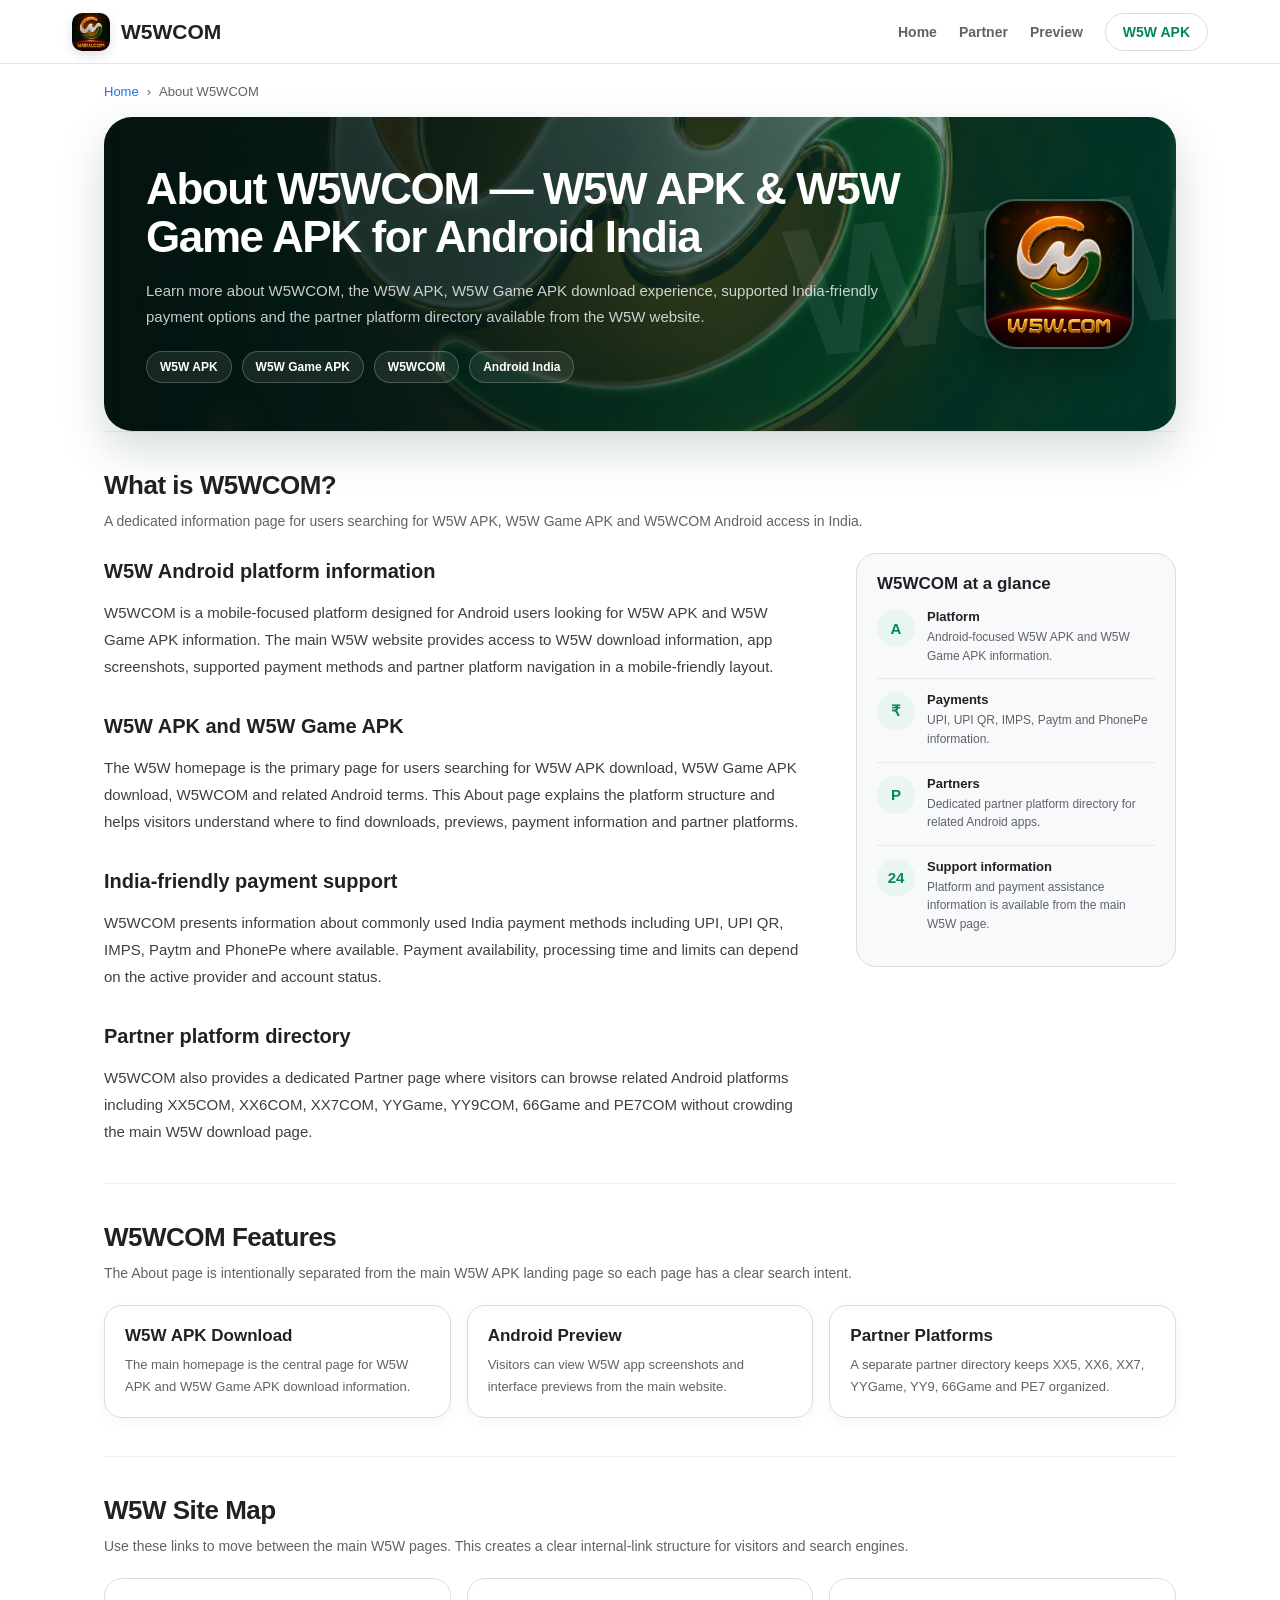
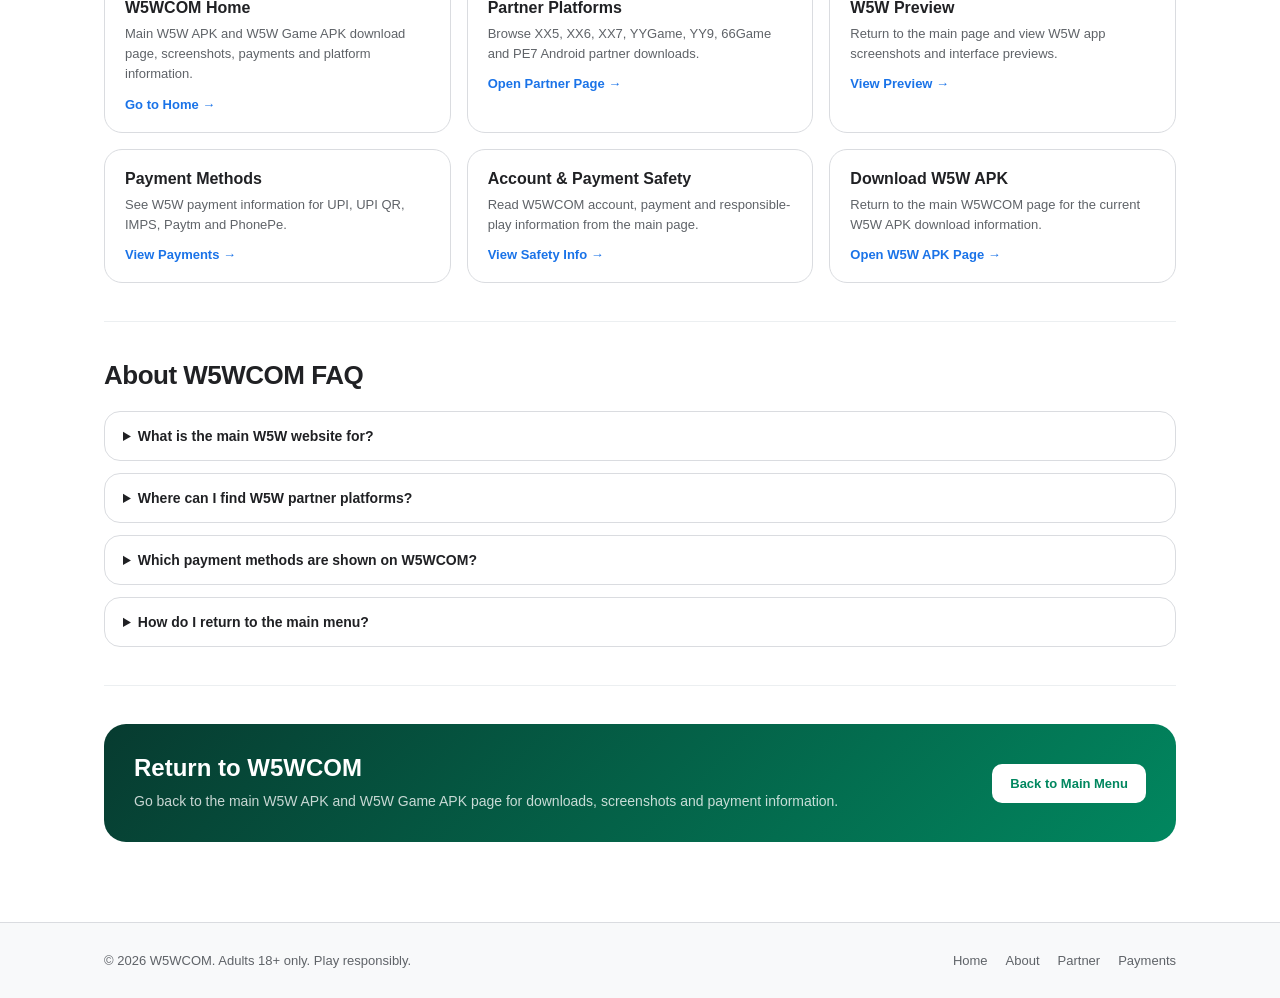
==== about/index.html @ 29566f94 "Update and rename asd to index.html" ====
<!doctype html>
<html lang="en">
<head>
  <meta charset="utf-8" />
  <meta name="viewport" content="width=device-width,initial-scale=1" />
  <meta name="theme-color" content="#ffffff" />

  <title>About W5WCOM | W5W APK & W5W Game APK India</title>
  <meta name="description" content="Learn about W5WCOM, W5W APK and W5W Game APK for Android users in India. Explore platform information, supported payments, partner platforms and W5W download access." />
  <meta name="robots" content="index,follow,max-image-preview:large" />
  <link rel="canonical" href="https://w5wgames.com/about/" />

  <meta property="og:type" content="website" />
  <meta property="og:title" content="About W5WCOM | W5W APK & W5W Game APK" />
  <meta property="og:description" content="About W5WCOM, W5W APK, W5W Game APK, Android access, payment methods and W5W partner platforms in India." />
  <meta property="og:image" content="https://w5wgames.com/assets/og-w5w.webp" />
  <meta property="og:url" content="https://w5wgames.com/about/" />
  <meta property="og:site_name" content="W5WCOM" />

  <meta name="twitter:card" content="summary_large_image" />
  <meta name="twitter:title" content="About W5WCOM | W5W Game APK India" />
  <meta name="twitter:description" content="Learn about W5WCOM, W5W APK, W5W Game APK, supported payments and partner platforms." />
  <meta name="twitter:image" content="https://w5wgames.com/assets/og-w5w.webp" />

  <link rel="manifest" href="/site.webmanifest" />
  <link rel="icon" href="/assets/favicon.ico" sizes="any" />
  <link rel="icon" type="image/png" sizes="32x32" href="/assets/favicon-32x32.png" />
  <link rel="icon" type="image/png" sizes="16x16" href="/assets/favicon-16x16.png" />
  <link rel="apple-touch-icon" sizes="180x180" href="/assets/apple-touch-icon.png" />

  <script type="application/ld+json">
  {
    "@context":"https://schema.org",
    "@graph":[
      {
        "@type":"WebSite",
        "@id":"https://w5wgames.com/#website",
        "url":"https://w5wgames.com/",
        "name":"W5WCOM",
        "alternateName":["W5W","W5W Game APK"],
        "inLanguage":"en-IN"
      },
      {
        "@type":"BreadcrumbList",
        "@id":"https://w5wgames.com/about/#breadcrumb",
        "itemListElement":[
          {
            "@type":"ListItem",
            "position":1,
            "name":"W5WCOM",
            "item":"https://w5wgames.com/"
          },
          {
            "@type":"ListItem",
            "position":2,
            "name":"About W5WCOM",
            "item":"https://w5wgames.com/about/"
          }
        ]
      },
      {
        "@type":"AboutPage",
        "@id":"https://w5wgames.com/about/#webpage",
        "url":"https://w5wgames.com/about/",
        "name":"About W5WCOM | W5W APK & W5W Game APK India",
        "description":"Information about W5WCOM, W5W APK, W5W Game APK, Android access, payment methods and partner platforms for India.",
        "isPartOf":{"@id":"https://w5wgames.com/#website"},
        "breadcrumb":{"@id":"https://w5wgames.com/about/#breadcrumb"},
        "primaryImageOfPage":{
          "@type":"ImageObject",
          "url":"https://w5wgames.com/assets/og-w5w.webp"
        },
        "about":{
          "@type":"SoftwareApplication",
          "name":"W5W Game APK",
          "alternateName":["W5WCOM","W5W"],
          "applicationCategory":"GameApplication",
          "operatingSystem":"Android",
          "url":"https://w5wgames.com/",
          "image":"https://w5wgames.com/assets/og-w5w.webp",
          "description":"W5WCOM is a mobile-focused Android gaming platform for users searching for W5W APK and W5W Game APK information in India."
        }
      }
    ]
  }
  </script>

  <style>
    :root{
      --bg:#ffffff;
      --surface:#f8f9fa;
      --surface-2:#f1f3f4;
      --text:#202124;
      --muted:#5f6368;
      --line:#dadce0;
      --green:#01875f;
      --green-hover:#056f50;
      --blue:#1a73e8;
      --shadow:0 12px 32px rgba(32,33,36,.10);
      --radius:20px;
    }

    *{box-sizing:border-box}
    html{scroll-behavior:smooth}
    body{
      margin:0;
      font-family:Arial,Helvetica,sans-serif;
      background:var(--bg);
      color:var(--text);
      -webkit-font-smoothing:antialiased;
    }

    a{text-decoration:none;color:inherit}
    img{max-width:100%;display:block}

    .topbar{
      position:sticky;
      top:0;
      z-index:30;
      height:64px;
      background:rgba(255,255,255,.94);
      backdrop-filter:blur(16px);
      border-bottom:1px solid rgba(218,220,224,.75);
    }

    .topbar-inner{
      max-width:1180px;
      height:100%;
      margin:auto;
      padding:0 22px;
      display:flex;
      align-items:center;
      justify-content:space-between;
      gap:18px;
    }

    .brand{
      display:flex;
      align-items:center;
      gap:11px;
      font-size:21px;
      font-weight:700;
      min-width:0;
    }

    .brand-logo{
      width:38px;
      height:38px;
      border-radius:10px;
      object-fit:cover;
      flex:0 0 auto;
      box-shadow:0 4px 12px rgba(0,0,0,.12);
    }

    .nav{
      display:flex;
      align-items:center;
      gap:22px;
      color:var(--muted);
      font-size:14px;
      font-weight:600;
    }

    .nav a:hover{color:var(--text)}

    .header-btn{
      display:inline-flex;
      align-items:center;
      justify-content:center;
      border:1px solid var(--line);
      background:#fff;
      color:var(--green);
      border-radius:999px;
      padding:10px 17px;
      font-weight:700;
    }

    .container{
      max-width:1120px;
      margin:auto;
      padding:0 24px;
    }

    .breadcrumb{
      display:flex;
      gap:8px;
      align-items:center;
      padding-top:20px;
      color:var(--muted);
      font-size:13px;
    }

    .breadcrumb a{color:var(--blue)}

    .hero{
      position:relative;
      isolation:isolate;
      overflow:hidden;
      margin-top:18px;
      padding:48px 42px;
      border-radius:28px;
      background:
        linear-gradient(90deg,rgba(3,20,17,.91) 0%,rgba(3,35,29,.82) 48%,rgba(1,135,95,.35) 100%),
        url("/assets/hero-logo.png") center/cover no-repeat;
      box-shadow:0 18px 46px rgba(10,55,44,.18);
      color:#fff;
    }

    .hero::before{
      content:"W5W";
      position:absolute;
      right:-18px;
      top:50%;
      transform:translateY(-50%) rotate(-6deg);
      z-index:-1;
      font-size:185px;
      line-height:1;
      font-weight:900;
      letter-spacing:-15px;
      color:rgba(255,255,255,.07);
      pointer-events:none;
    }

    .hero-inner{
      display:grid;
      grid-template-columns:minmax(0,1fr) 160px;
      gap:34px;
      align-items:center;
    }

    .hero h1{
      margin:0;
      max-width:760px;
      font-size:44px;
      line-height:1.08;
      letter-spacing:-1.4px;
    }

    .hero p{
      max-width:760px;
      margin:18px 0 0;
      color:rgba(255,255,255,.78);
      font-size:15px;
      line-height:1.7;
    }

    .hero-badges{
      display:flex;
      gap:10px;
      flex-wrap:wrap;
      margin-top:22px;
    }

    .hero-badge{
      padding:8px 13px;
      border-radius:999px;
      border:1px solid rgba(255,255,255,.22);
      background:rgba(255,255,255,.08);
      font-size:12px;
      font-weight:700;
    }

    .hero-logo{
      width:150px;
      height:150px;
      border-radius:32px;
      object-fit:cover;
      box-shadow:0 18px 36px rgba(0,0,0,.28);
      border:2px solid rgba(255,255,255,.22);
      justify-self:end;
    }

    .section{
      padding:38px 0;
      border-top:1px solid #eceff1;
    }

    .section:first-of-type{border-top:0}

    .section-title{
      margin-bottom:20px;
    }

    .section-title h2{
      margin:0;
      font-size:26px;
      letter-spacing:-.5px;
    }

    .section-title p{
      margin:9px 0 0;
      max-width:820px;
      color:var(--muted);
      font-size:14px;
      line-height:1.65;
    }

    .about-grid{
      display:grid;
      grid-template-columns:minmax(0,1fr) 320px;
      gap:48px;
      align-items:start;
    }

    .about-copy{
      color:#3c4043;
      font-size:15px;
      line-height:1.8;
    }

    .about-copy h3{
      margin:28px 0 10px;
      color:var(--text);
      font-size:20px;
    }

    .about-copy h3:first-child{margin-top:0}

    .info-panel{
      border:1px solid var(--line);
      border-radius:20px;
      padding:20px;
      background:var(--surface);
      position:sticky;
      top:86px;
    }

    .info-panel h3{
      margin:0 0 15px;
      font-size:17px;
    }

    .info-row{
      display:flex;
      gap:12px;
      align-items:flex-start;
      padding:13px 0;
      border-top:1px solid #e6e9ec;
    }

    .info-row:first-of-type{border-top:0;padding-top:0}

    .info-icon{
      width:38px;
      height:38px;
      border-radius:50%;
      display:grid;
      place-items:center;
      background:#e8f5f0;
      color:var(--green);
      flex:0 0 auto;
      font-size:15px;
      font-weight:900;
    }

    .info-row b{
      display:block;
      margin-bottom:4px;
      font-size:13px;
    }

    .info-row span{
      display:block;
      color:var(--muted);
      font-size:12px;
      line-height:1.55;
    }

    .feature-grid{
      display:grid;
      grid-template-columns:repeat(3,minmax(0,1fr));
      gap:16px;
    }

    .feature-card{
      border:1px solid var(--line);
      border-radius:18px;
      padding:20px;
      background:#fff;
      box-shadow:0 4px 14px rgba(32,33,36,.04);
    }

    .feature-card h3{
      margin:0 0 8px;
      font-size:17px;
    }

    .feature-card p{
      margin:0;
      color:var(--muted);
      font-size:13px;
      line-height:1.65;
    }

    .site-map{
      display:grid;
      grid-template-columns:repeat(3,minmax(0,1fr));
      gap:16px;
    }

    .map-card{
      display:block;
      border:1px solid var(--line);
      border-radius:18px;
      padding:20px;
      background:#fff;
      transition:.2s ease;
    }

    .map-card:hover{
      transform:translateY(-2px);
      box-shadow:0 10px 24px rgba(32,33,36,.09);
    }

    .map-card strong{
      display:block;
      margin-bottom:7px;
      font-size:16px;
    }

    .map-card span{
      display:block;
      color:var(--muted);
      font-size:13px;
      line-height:1.55;
    }

    .map-card .go{
      margin-top:12px;
      color:var(--blue);
      font-weight:800;
      font-size:13px;
    }

    .faq{
      display:grid;
      gap:12px;
    }

    details{
      border:1px solid var(--line);
      border-radius:16px;
      padding:16px 18px;
      background:#fff;
    }

    summary{
      cursor:pointer;
      font-weight:700;
      font-size:14px;
    }

    details p{
      margin:12px 0 0;
      color:var(--muted);
      font-size:13px;
      line-height:1.65;
    }

    .cta{
      border-radius:22px;
      background:linear-gradient(135deg,#073b30,#01875f);
      color:#fff;
      padding:30px;
      display:flex;
      align-items:center;
      justify-content:space-between;
      gap:24px;
    }

    .cta h2{
      margin:0 0 8px;
      font-size:24px;
    }

    .cta p{
      margin:0;
      color:rgba(255,255,255,.78);
      font-size:14px;
      line-height:1.6;
    }

    .cta a{
      flex:0 0 auto;
      background:#fff;
      color:var(--green);
      border-radius:10px;
      padding:12px 18px;
      font-size:13px;
      font-weight:800;
    }

    footer{
      margin-top:42px;
      background:var(--surface);
      border-top:1px solid var(--line);
    }

    .footer-inner{
      max-width:1120px;
      margin:auto;
      padding:30px 24px;
      display:flex;
      justify-content:space-between;
      align-items:center;
      gap:20px;
      flex-wrap:wrap;
      font-size:13px;
      color:var(--muted);
    }

    .footer-links{
      display:flex;
      gap:18px;
      flex-wrap:wrap;
    }

    @media(max-width:860px){
      .hero-inner{grid-template-columns:1fr}
      .hero-logo{justify-self:start;width:110px;height:110px;border-radius:24px}
      .about-grid{grid-template-columns:1fr}
      .info-panel{position:static}
      .feature-grid,.site-map{grid-template-columns:1fr}
    }

    @media(max-width:620px){
      .topbar{height:58px}
      .topbar-inner{padding:0 14px}
      .brand{font-size:17px}
      .brand-logo{width:34px;height:34px}
      .nav{gap:10px}
      .nav .desktop-only{display:none}
      .header-btn{padding:8px 11px;font-size:12px}

      .container{padding:0 14px}
      .hero{
        margin-top:12px;
        padding:26px 18px;
        border-radius:22px;
      }
      .hero::before{
        font-size:92px;
        right:-10px;
      }
      .hero h1{
        font-size:29px;
        line-height:1.13;
      }
      .hero p{
        font-size:13px;
        line-height:1.6;
      }

      .section{padding:28px 0}
      .section-title h2{font-size:22px}

      .cta{
        display:block;
        padding:24px 20px;
      }
      .cta a{
        display:inline-flex;
        margin-top:18px;
      }
    }
  </style>
</head>

<body>
  <header class="topbar">
    <div class="topbar-inner">
      <a class="brand" href="/" aria-label="W5WCOM home">
        <img class="brand-logo" src="/assets/w5wcom-icon.png" alt="W5WCOM logo" width="38" height="38">
        <span>W5WCOM</span>
      </a>

      <nav class="nav" aria-label="Primary navigation">
        <a class="desktop-only" href="/">Home</a>
        <a class="desktop-only" href="/partner/">Partner</a>
        <a class="desktop-only" href="/#screenshots">Preview</a>
        <a class="header-btn" href="/">W5W APK</a>
      </nav>
    </div>
  </header>

  <main class="container">
    <div class="breadcrumb" aria-label="Breadcrumb">
      <a href="/">Home</a>
      <span>›</span>
      <span>About W5WCOM</span>
    </div>

    <section class="hero">
      <div class="hero-inner">
        <div>
          <h1>About W5WCOM — W5W APK & W5W Game APK for Android India</h1>
          <p>
            Learn more about W5WCOM, the W5W APK, W5W Game APK download experience, supported India-friendly payment options and the partner platform directory available from the W5W website.
          </p>

          <div class="hero-badges" aria-label="W5W topics">
            <span class="hero-badge">W5W APK</span>
            <span class="hero-badge">W5W Game APK</span>
            <span class="hero-badge">W5WCOM</span>
            <span class="hero-badge">Android India</span>
          </div>
        </div>

        <img class="hero-logo" src="/assets/w5wcom-icon.png" alt="W5WCOM logo" width="150" height="150">
      </div>
    </section>

    <section class="section">
      <div class="section-title">
        <h2>What is W5WCOM?</h2>
        <p>A dedicated information page for users searching for W5W APK, W5W Game APK and W5WCOM Android access in India.</p>
      </div>

      <div class="about-grid">
        <div class="about-copy">
          <h3>W5W Android platform information</h3>
          W5WCOM is a mobile-focused platform designed for Android users looking for W5W APK and W5W Game APK information. The main W5W website provides access to W5W download information, app screenshots, supported payment methods and partner platform navigation in a mobile-friendly layout.

          <h3>W5W APK and W5W Game APK</h3>
          The W5W homepage is the primary page for users searching for W5W APK download, W5W Game APK download, W5WCOM and related Android terms. This About page explains the platform structure and helps visitors understand where to find downloads, previews, payment information and partner platforms.

          <h3>India-friendly payment support</h3>
          W5WCOM presents information about commonly used India payment methods including UPI, UPI QR, IMPS, Paytm and PhonePe where available. Payment availability, processing time and limits can depend on the active provider and account status.

          <h3>Partner platform directory</h3>
          W5WCOM also provides a dedicated Partner page where visitors can browse related Android platforms including XX5COM, XX6COM, XX7COM, YYGame, YY9COM, 66Game and PE7COM without crowding the main W5W download page.
        </div>

        <aside class="info-panel">
          <h3>W5WCOM at a glance</h3>

          <div class="info-row">
            <div class="info-icon">A</div>
            <div><b>Platform</b><span>Android-focused W5W APK and W5W Game APK information.</span></div>
          </div>

          <div class="info-row">
            <div class="info-icon">₹</div>
            <div><b>Payments</b><span>UPI, UPI QR, IMPS, Paytm and PhonePe information.</span></div>
          </div>

          <div class="info-row">
            <div class="info-icon">P</div>
            <div><b>Partners</b><span>Dedicated partner platform directory for related Android apps.</span></div>
          </div>

          <div class="info-row">
            <div class="info-icon">24</div>
            <div><b>Support information</b><span>Platform and payment assistance information is available from the main W5W page.</span></div>
          </div>
        </aside>
      </div>
    </section>

    <section class="section">
      <div class="section-title">
        <h2>W5WCOM Features</h2>
        <p>The About page is intentionally separated from the main W5W APK landing page so each page has a clear search intent.</p>
      </div>

      <div class="feature-grid">
        <article class="feature-card">
          <h3>W5W APK Download</h3>
          <p>The main homepage is the central page for W5W APK and W5W Game APK download information.</p>
        </article>

        <article class="feature-card">
          <h3>Android Preview</h3>
          <p>Visitors can view W5W app screenshots and interface previews from the main website.</p>
        </article>

        <article class="feature-card">
          <h3>Partner Platforms</h3>
          <p>A separate partner directory keeps XX5, XX6, XX7, YYGame, YY9, 66Game and PE7 organized.</p>
        </article>
      </div>
    </section>

    <section class="section" id="site-map">
      <div class="section-title">
        <h2>W5W Site Map</h2>
        <p>Use these links to move between the main W5W pages. This creates a clear internal-link structure for visitors and search engines.</p>
      </div>

      <div class="site-map">
        <a class="map-card" href="/">
          <strong>W5WCOM Home</strong>
          <span>Main W5W APK and W5W Game APK download page, screenshots, payments and platform information.</span>
          <div class="go">Go to Home →</div>
        </a>

        <a class="map-card" href="/partner/">
          <strong>Partner Platforms</strong>
          <span>Browse XX5, XX6, XX7, YYGame, YY9, 66Game and PE7 Android partner downloads.</span>
          <div class="go">Open Partner Page →</div>
        </a>

        <a class="map-card" href="/#screenshots">
          <strong>W5W Preview</strong>
          <span>Return to the main page and view W5W app screenshots and interface previews.</span>
          <div class="go">View Preview →</div>
        </a>

        <a class="map-card" href="/#payments">
          <strong>Payment Methods</strong>
          <span>See W5W payment information for UPI, UPI QR, IMPS, Paytm and PhonePe.</span>
          <div class="go">View Payments →</div>
        </a>

        <a class="map-card" href="/#privacy">
          <strong>Account & Payment Safety</strong>
          <span>Read W5WCOM account, payment and responsible-play information from the main page.</span>
          <div class="go">View Safety Info →</div>
        </a>

        <a class="map-card" href="/">
          <strong>Download W5W APK</strong>
          <span>Return to the main W5WCOM page for the current W5W APK download information.</span>
          <div class="go">Open W5W APK Page →</div>
        </a>
      </div>
    </section>

    <section class="section">
      <div class="section-title">
        <h2>About W5WCOM FAQ</h2>
      </div>

      <div class="faq">
        <details>
          <summary>What is the main W5W website for?</summary>
          <p>The homepage is the primary W5W APK and W5W Game APK page, with download information, app previews, payment details and navigation to related pages.</p>
        </details>

        <details>
          <summary>Where can I find W5W partner platforms?</summary>
          <p>Open the dedicated Partner page to browse XX5COM, XX6COM, XX7COM, YYGame, YY9COM, 66Game and PE7COM.</p>
        </details>

        <details>
          <summary>Which payment methods are shown on W5WCOM?</summary>
          <p>The main page includes information for UPI, UPI QR, IMPS, Paytm and PhonePe where available.</p>
        </details>

        <details>
          <summary>How do I return to the main menu?</summary>
          <p>Use the W5WCOM logo, Home link, W5W APK button, breadcrumb, or the Site Map section on this page.</p>
        </details>
      </div>
    </section>

    <section class="section">
      <div class="cta">
        <div>
          <h2>Return to W5WCOM</h2>
          <p>Go back to the main W5W APK and W5W Game APK page for downloads, screenshots and payment information.</p>
        </div>
        <a href="/">Back to Main Menu</a>
      </div>
    </section>
  </main>

  <footer>
    <div class="footer-inner">
      <div>© 2026 W5WCOM. Adults 18+ only. Play responsibly.</div>
      <div class="footer-links">
        <a href="/">Home</a>
        <a href="/about/">About</a>
        <a href="/partner/">Partner</a>
        <a href="/#payments">Payments</a>
      </div>
    </div>
  </footer>
</body>
</html>
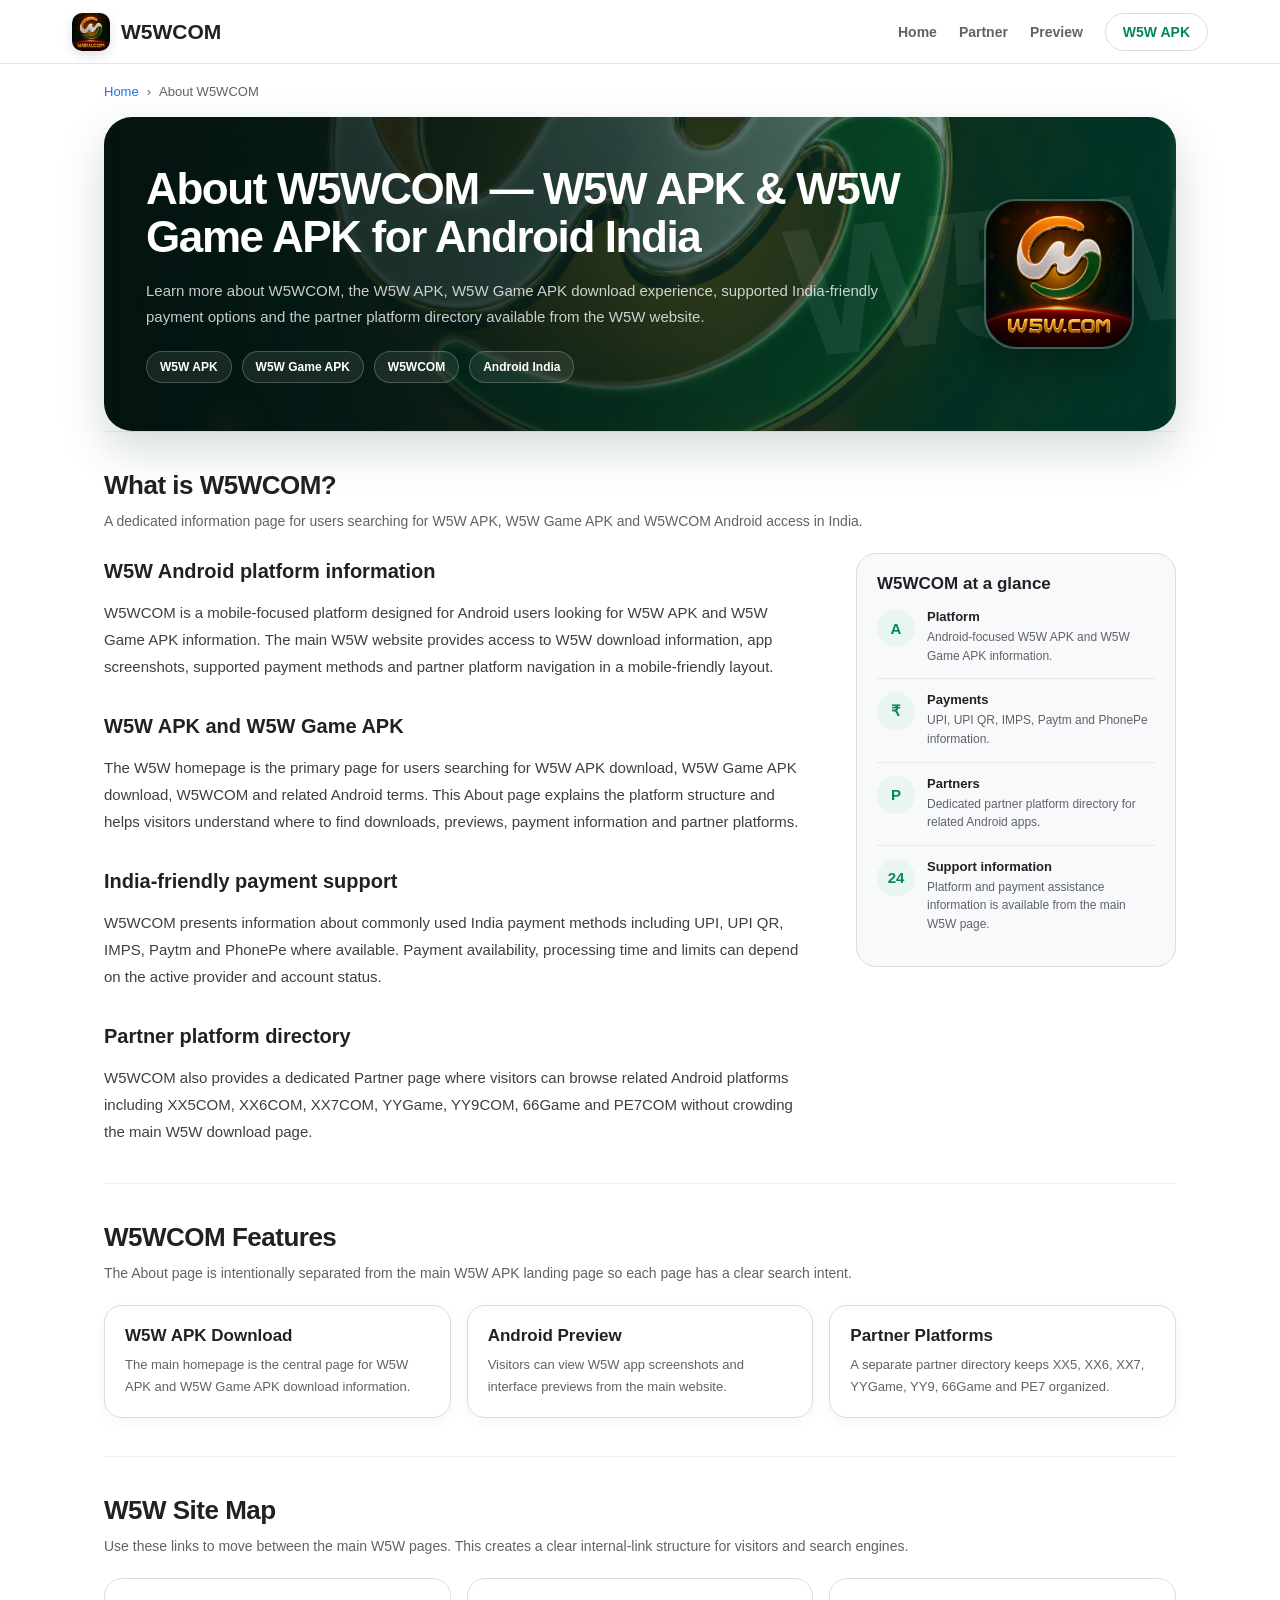
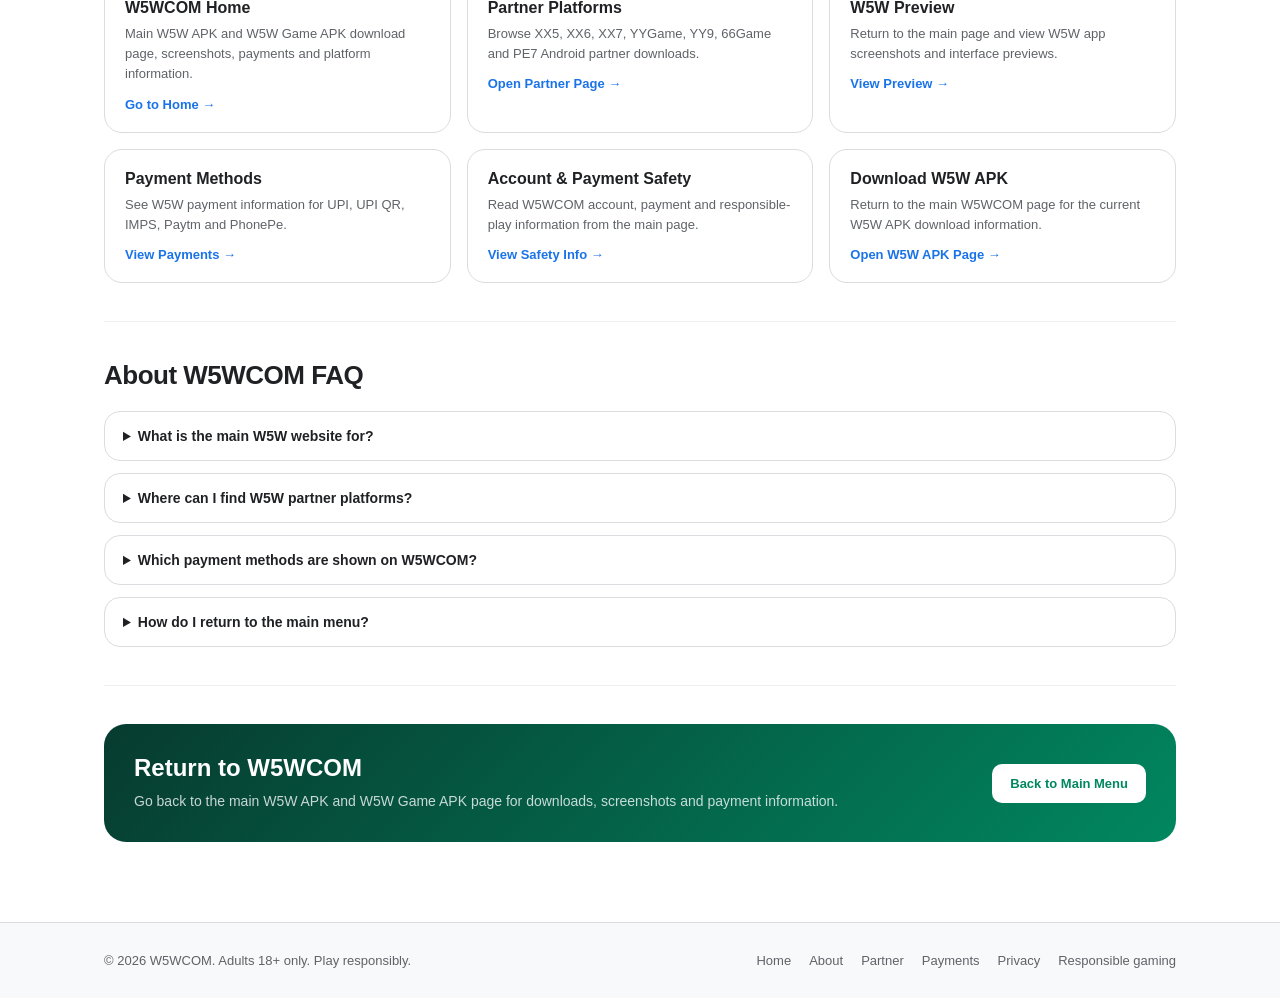
==== commit b292ef33: "Improve technical SEO and trust content" ====
--- a/about/index.html
+++ b/about/index.html
@@ -1,5 +1,5 @@
 <!doctype html>
-<html lang="en">
+<html lang="en-IN">
 <head>
   <meta charset="utf-8" />
   <meta name="viewport" content="width=device-width,initial-scale=1" />
@@ -773,6 +773,8 @@
         <a href="/about/">About</a>
         <a href="/partner/">Partner</a>
         <a href="/#payments">Payments</a>
+        <a href="/privacy/">Privacy</a>
+        <a href="/responsible-gaming/">Responsible gaming</a>
       </div>
     </div>
   </footer>
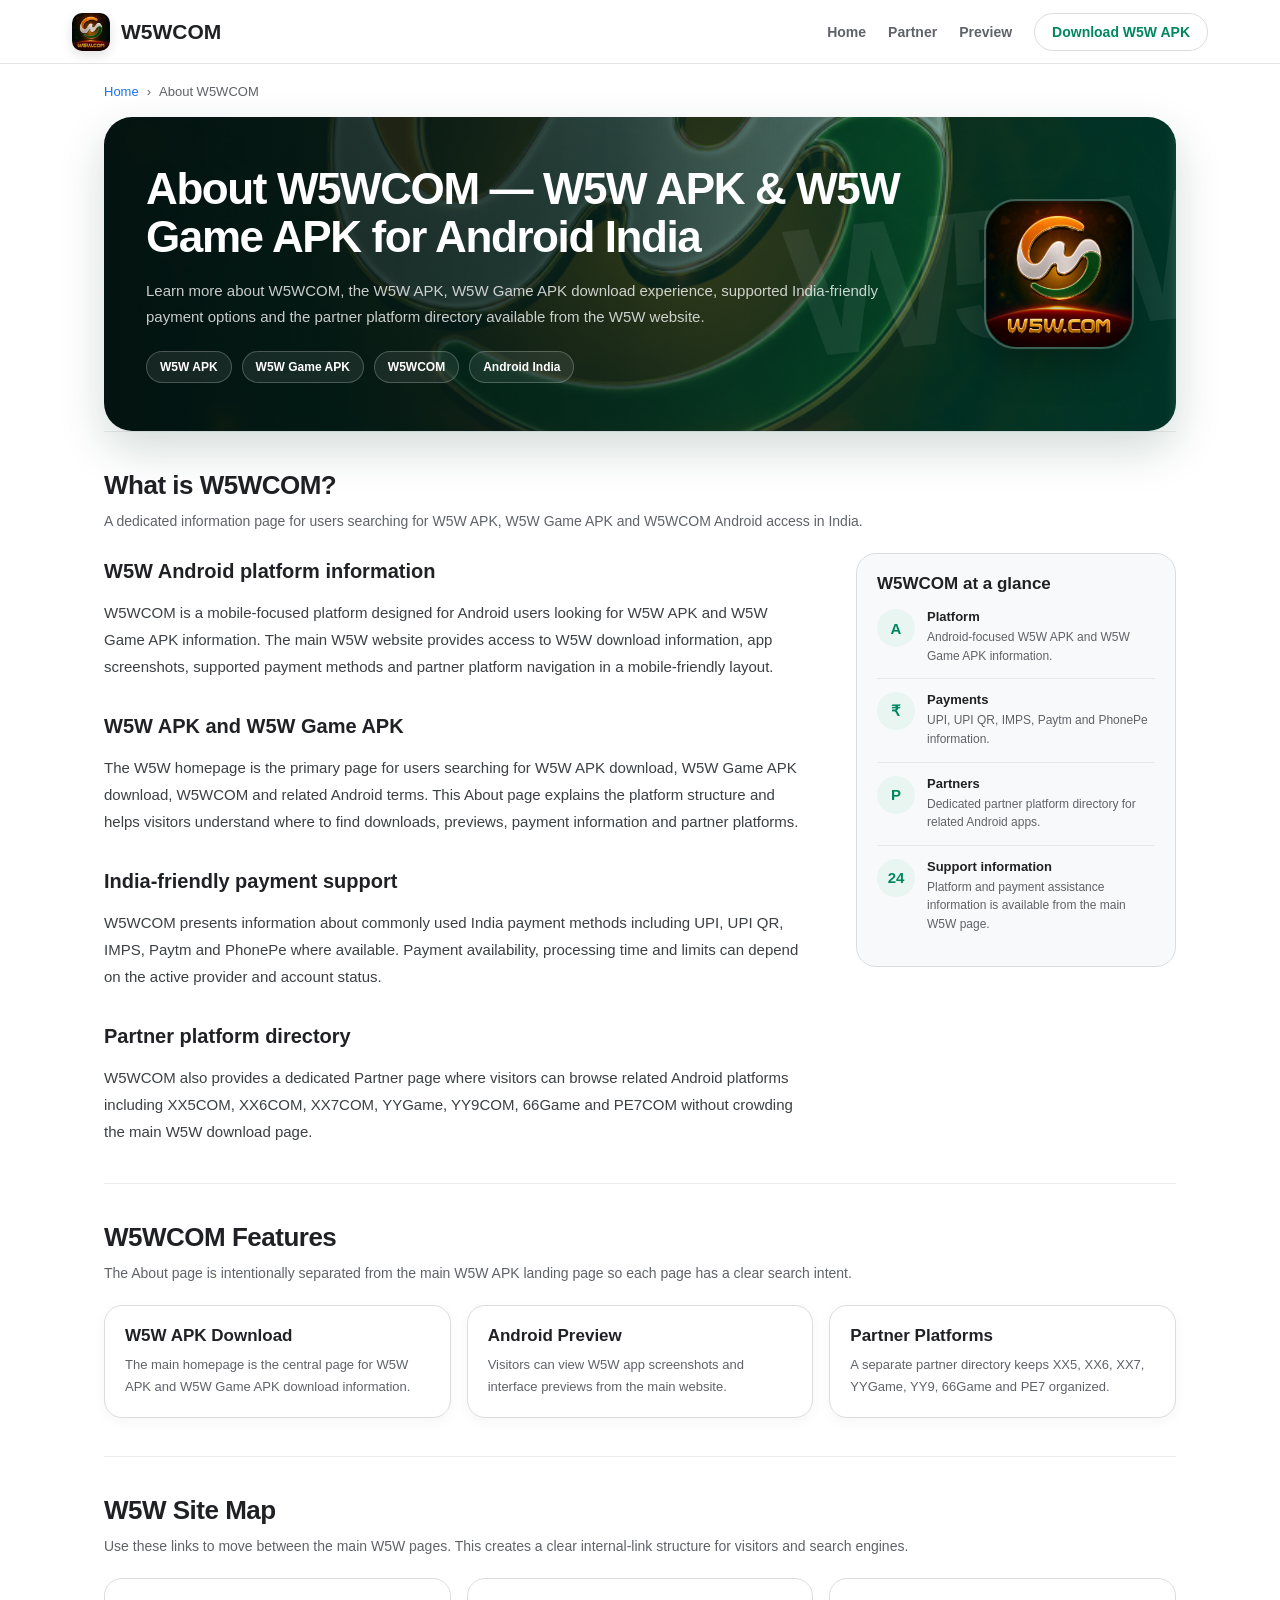
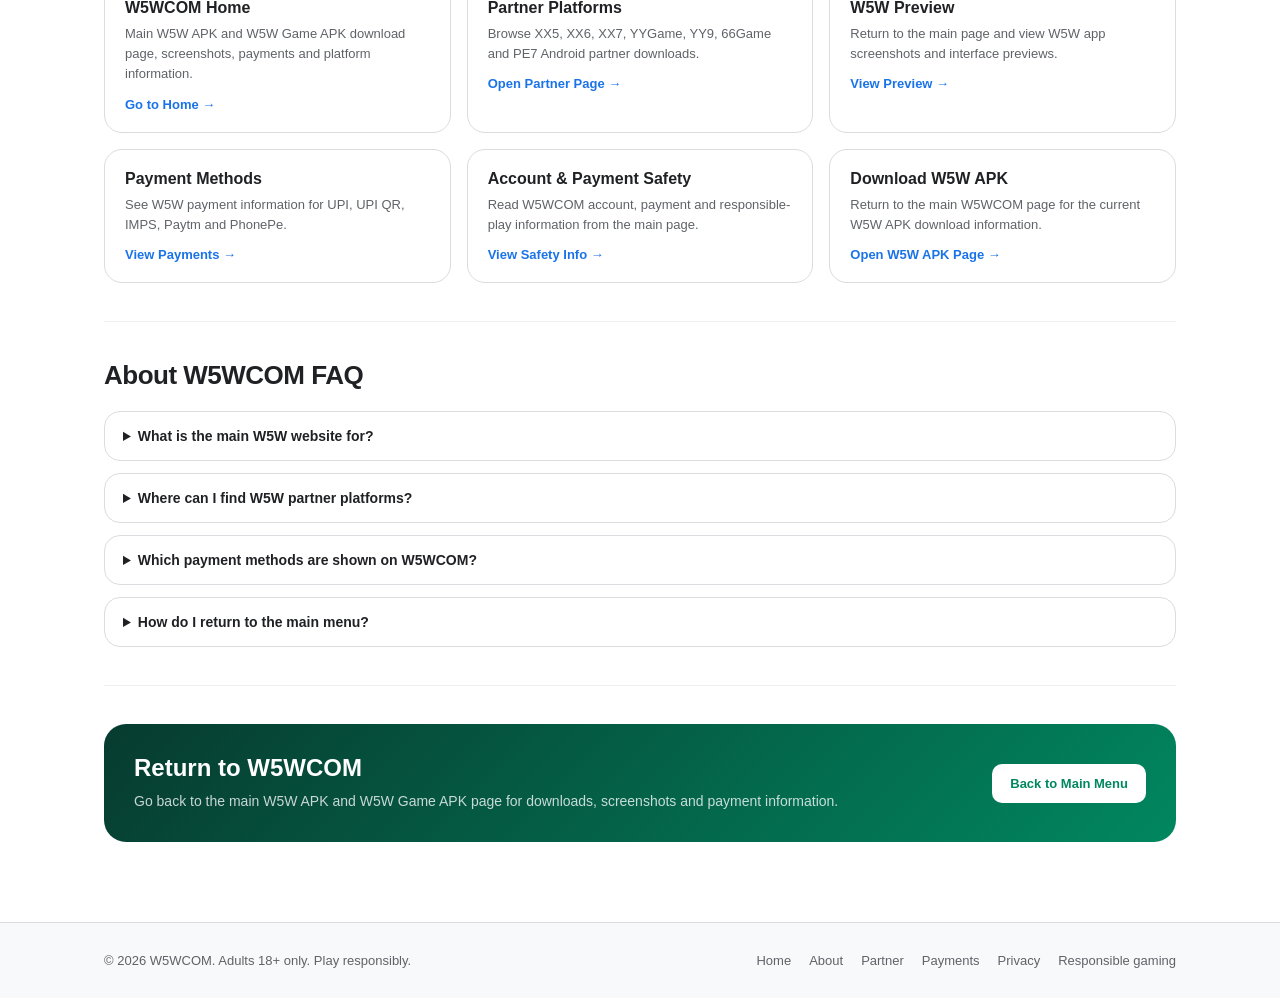
==== commit e9af3b07: "Link About page to official W5W APK" ====
--- a/about/index.html
+++ b/about/index.html
@@ -578,7 +578,7 @@
         <a class="desktop-only" href="/">Home</a>
         <a class="desktop-only" href="/partner/">Partner</a>
         <a class="desktop-only" href="/#screenshots">Preview</a>
-        <a class="header-btn" href="/">W5W APK</a>
+        <a class="header-btn" href="https://d3vu9ff6yff38r.cloudfront.net/apk/W5W.ljuy.apk" rel="nofollow">Download W5W APK</a>
       </nav>
     </div>
   </header>
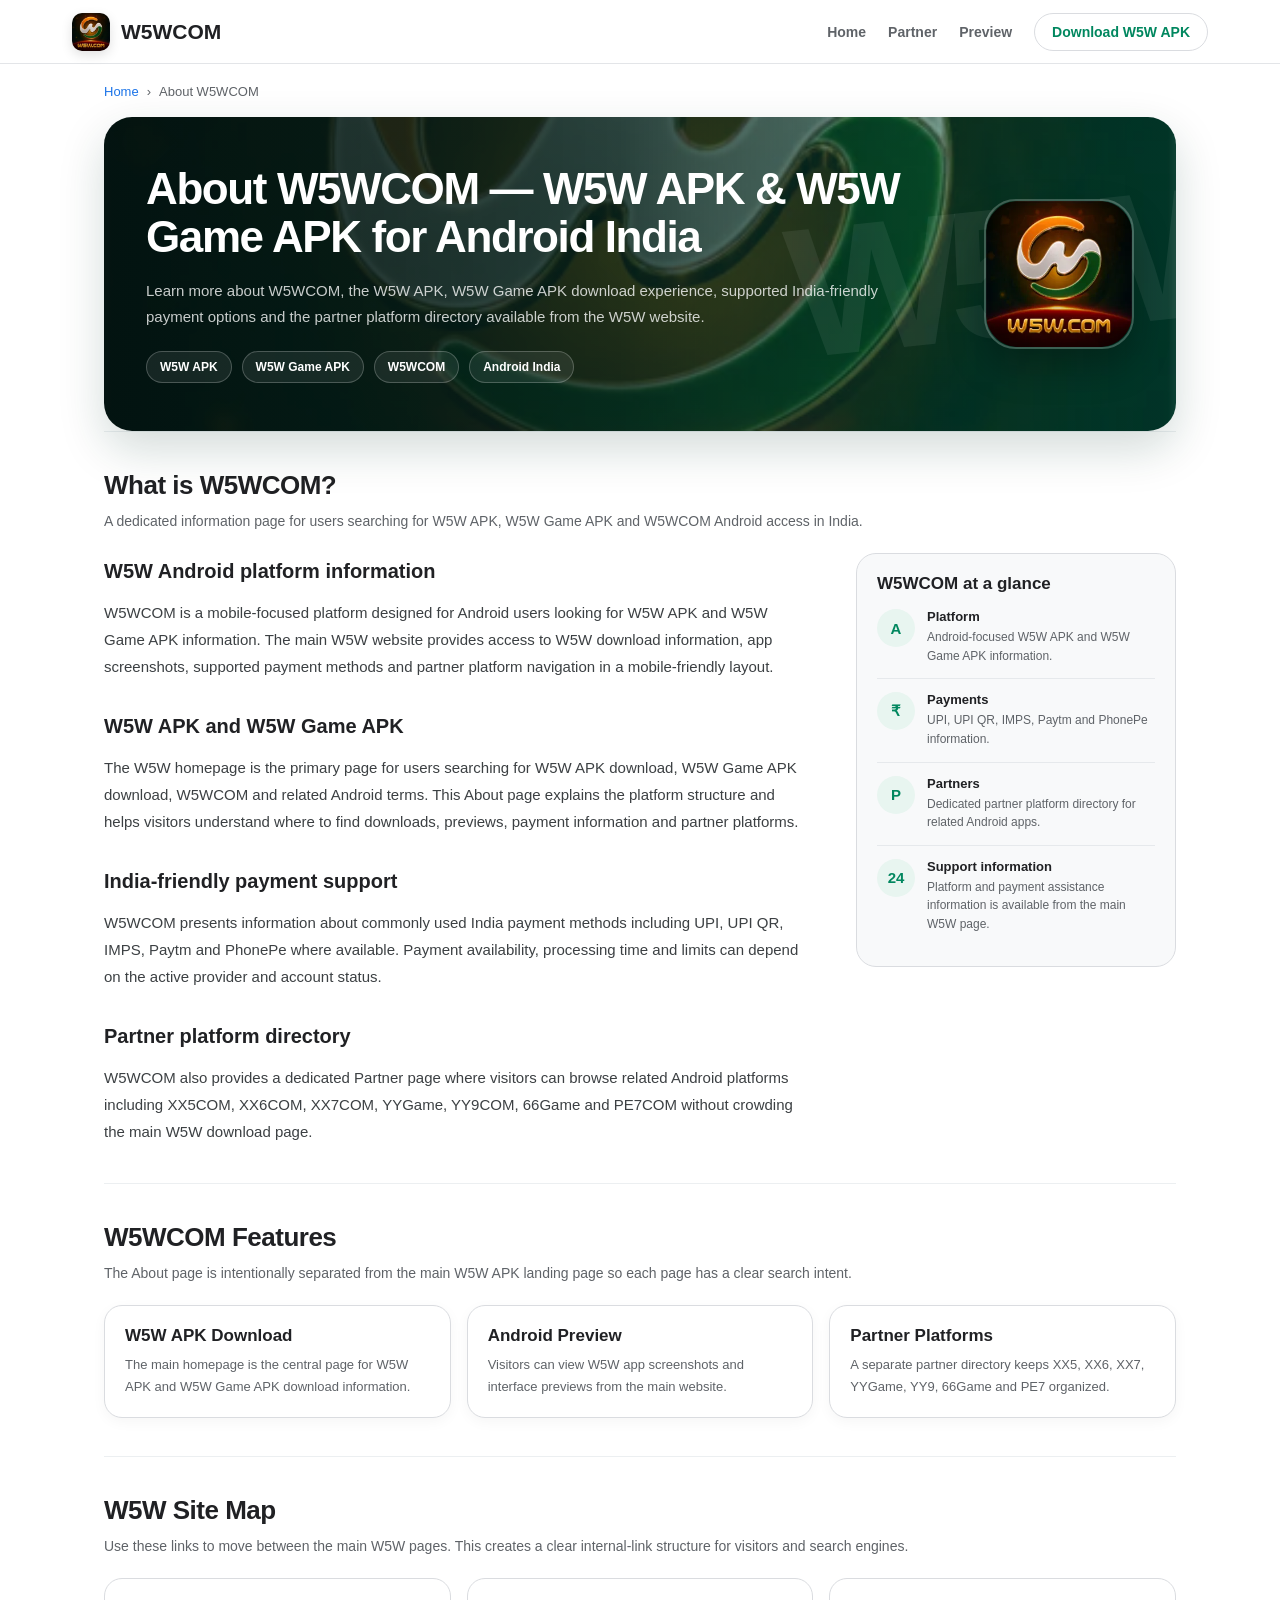
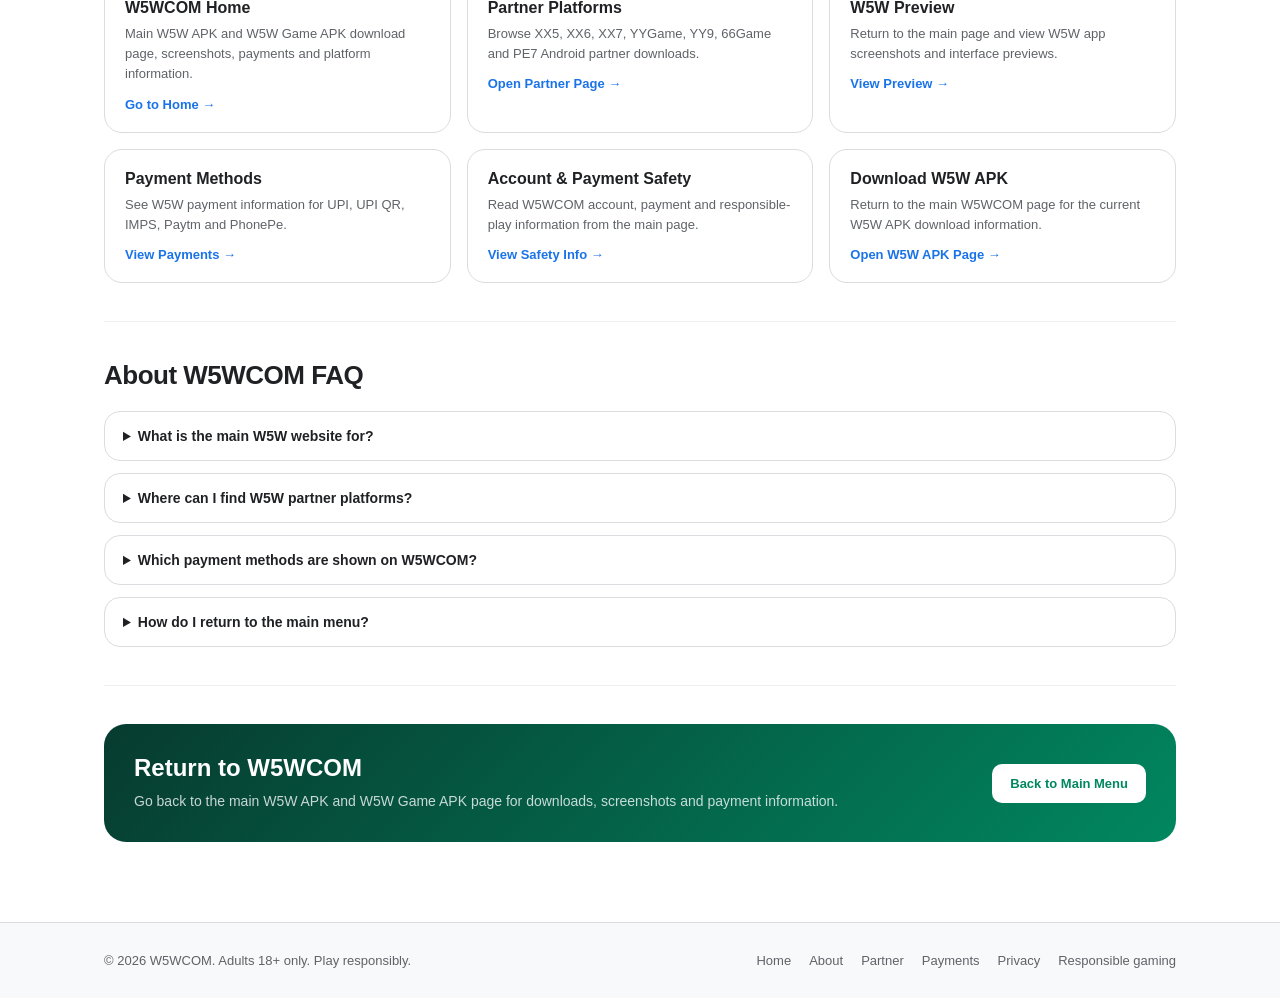
==== commit 4d6123ab: "Use optimized images on About page" ====
--- a/about/index.html
+++ b/about/index.html
@@ -201,7 +201,7 @@
       border-radius:28px;
       background:
         linear-gradient(90deg,rgba(3,20,17,.91) 0%,rgba(3,35,29,.82) 48%,rgba(1,135,95,.35) 100%),
-        url("/assets/hero-logo.png") center/cover no-repeat;
+        url("/assets/hero-logo.webp") center/cover no-repeat;
       box-shadow:0 18px 46px rgba(10,55,44,.18);
       color:#fff;
     }
@@ -570,7 +570,7 @@
   <header class="topbar">
     <div class="topbar-inner">
       <a class="brand" href="/" aria-label="W5WCOM home">
-        <img class="brand-logo" src="/assets/w5wcom-icon.png" alt="W5WCOM logo" width="38" height="38">
+        <img class="brand-logo" src="/assets/w5wcom-icon.webp" alt="W5WCOM logo" width="38" height="38">
         <span>W5WCOM</span>
       </a>
 
@@ -606,7 +606,7 @@
           </div>
         </div>
 
-        <img class="hero-logo" src="/assets/w5wcom-icon.png" alt="W5WCOM logo" width="150" height="150">
+        <img class="hero-logo" src="/assets/w5wcom-icon.webp" alt="W5WCOM logo" width="150" height="150">
       </div>
     </section>
 
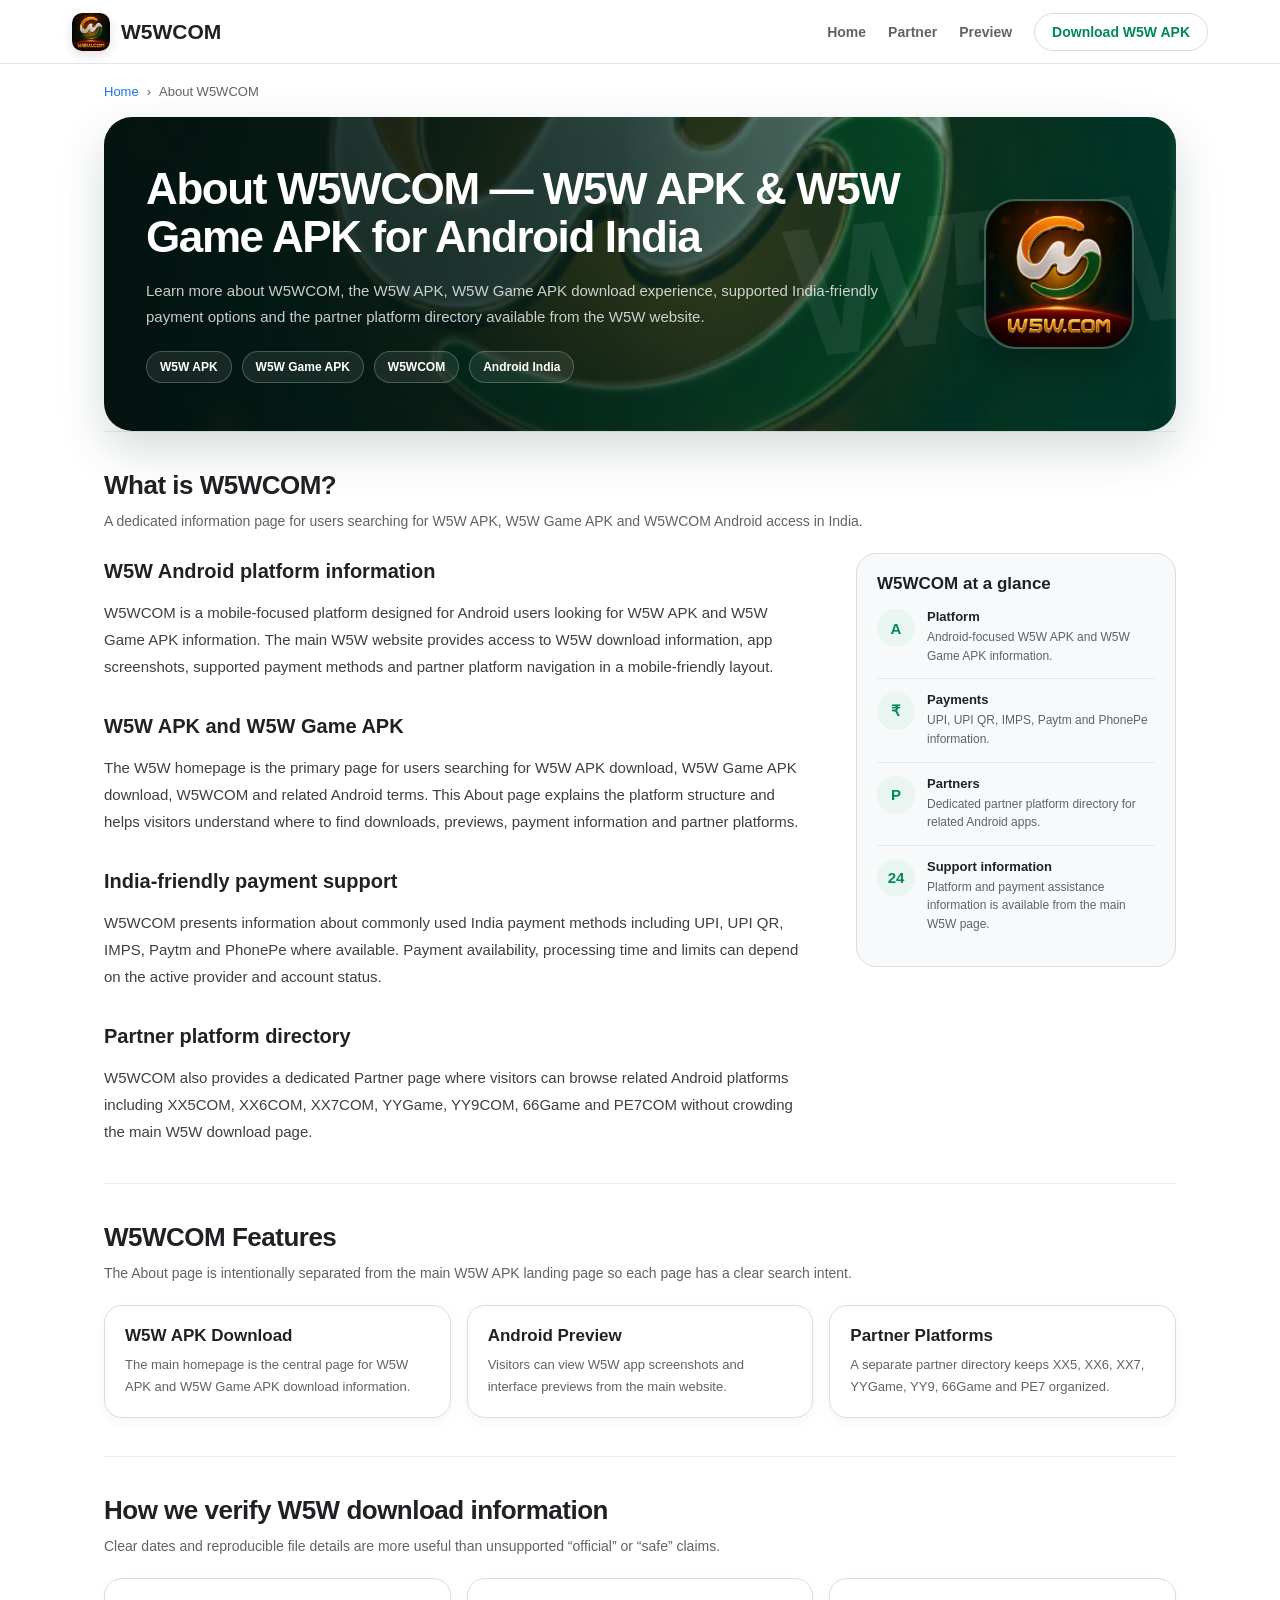
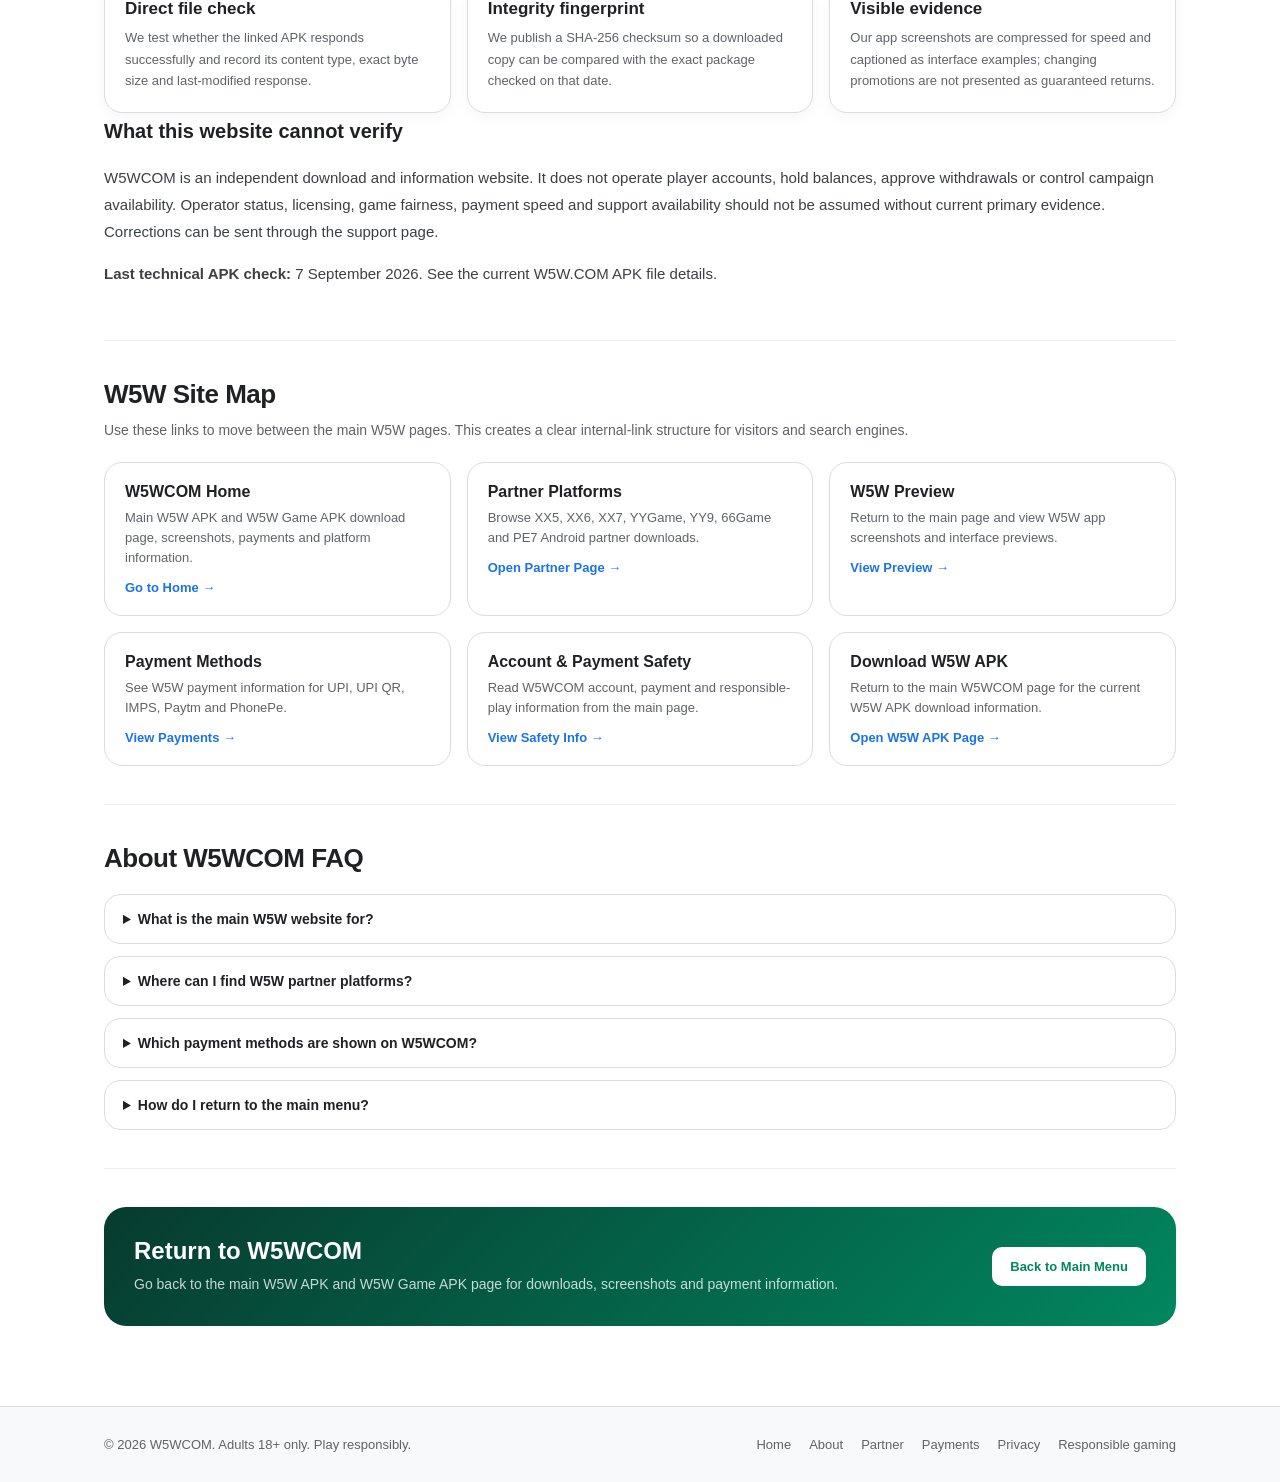
==== commit 5d4ccd4e: "Add W5W verification methodology" ====
--- a/about/index.html
+++ b/about/index.html
@@ -23,7 +23,7 @@
   <meta name="twitter:image" content="https://w5wgames.com/assets/og-w5w.webp" />
 
   <link rel="manifest" href="/site.webmanifest" />
-  <link rel="icon" href="/assets/favicon.ico" sizes="any" />
+  <link rel="icon" href="/assets/favicon.ico" sizes="any" /><link rel="icon" type="image/png" sizes="48x48" href="/assets/favicon48x48.png">
   <link rel="icon" type="image/png" sizes="32x32" href="/assets/favicon-32x32.png" />
   <link rel="icon" type="image/png" sizes="16x16" href="/assets/favicon-16x16.png" />
   <link rel="apple-touch-icon" sizes="180x180" href="/assets/apple-touch-icon.png" />
@@ -681,6 +681,23 @@
       </div>
     </section>
 
+    <section class="section">
+      <div class="section-title">
+        <h2>How we verify W5W download information</h2>
+        <p>Clear dates and reproducible file details are more useful than unsupported “official” or “safe” claims.</p>
+      </div>
+      <div class="feature-grid">
+        <article class="feature-card"><h3>Direct file check</h3><p>We test whether the linked APK responds successfully and record its content type, exact byte size and last-modified response.</p></article>
+        <article class="feature-card"><h3>Integrity fingerprint</h3><p>We publish a SHA-256 checksum so a downloaded copy can be compared with the exact package checked on that date.</p></article>
+        <article class="feature-card"><h3>Visible evidence</h3><p>Our app screenshots are compressed for speed and captioned as interface examples; changing promotions are not presented as guaranteed returns.</p></article>
+      </div>
+      <div class="about-copy">
+        <h3>What this website cannot verify</h3>
+        <p>W5WCOM is an independent download and information website. It does not operate player accounts, hold balances, approve withdrawals or control campaign availability. Operator status, licensing, game fairness, payment speed and support availability should not be assumed without current primary evidence. Corrections can be sent through the <a href="/support/">support page</a>.</p>
+        <p><strong>Last technical APK check:</strong> 7 September 2026. See the <a href="/w5w-com-apk/">current W5W.COM APK file details</a>.</p>
+      </div>
+    </section>
+
     <section class="section" id="site-map">
       <div class="section-title">
         <h2>W5W Site Map</h2>
